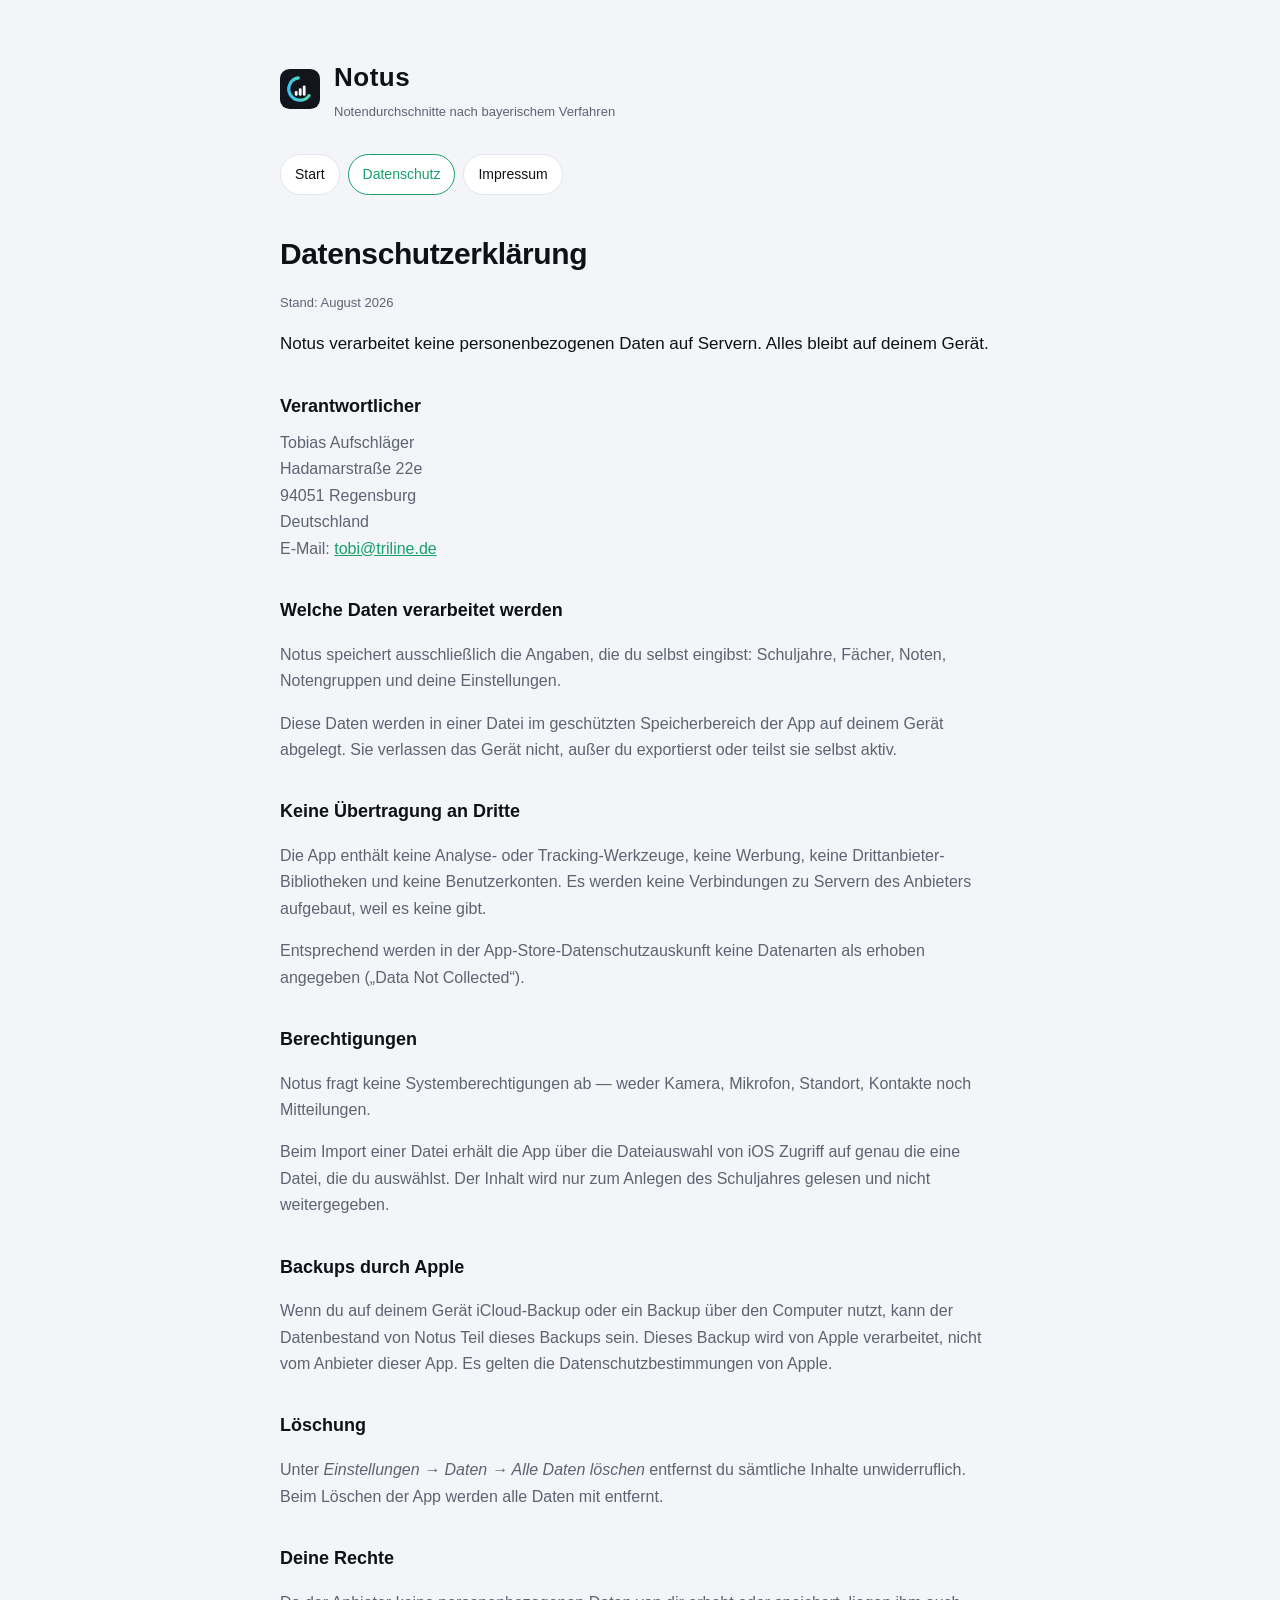
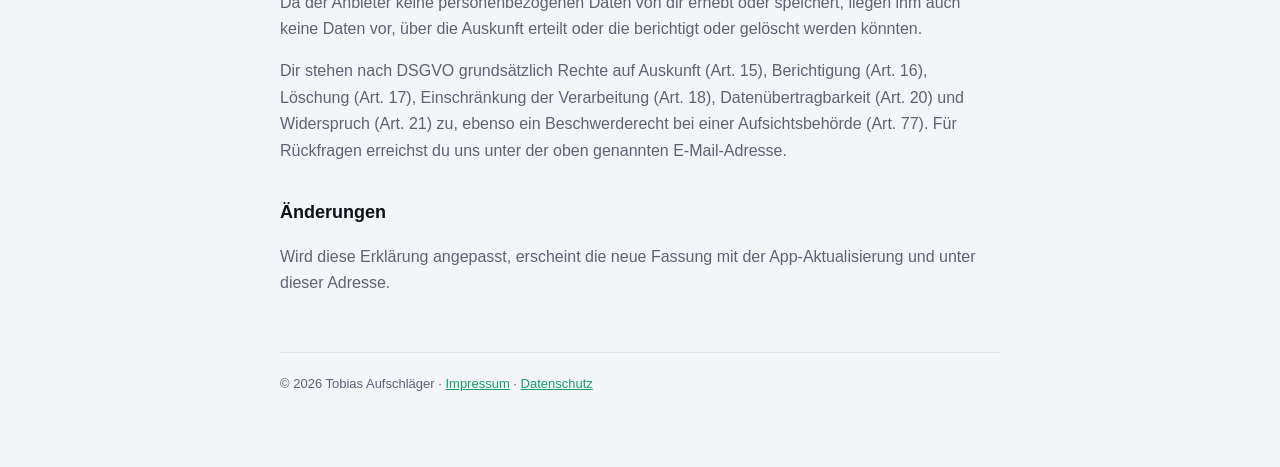
==== datenschutz.html @ c8d73fb7 "Impressum und Datenschutzerklärung für Notus" ====
<!doctype html>
<html lang="de">
<head>
<meta charset="utf-8">
<meta name="viewport" content="width=device-width, initial-scale=1">
<title>Datenschutz · Notus</title>
<link rel="stylesheet" href="style.css">
</head>
<body><div class="wrap">
<header><svg width="40" height="40" viewBox="0 0 100 100" aria-hidden="true"><defs><linearGradient id="g" x1="0" y1="0" x2="1" y2="1"><stop offset="0" stop-color="#5BE49B"/><stop offset="1" stop-color="#38BDF8"/></linearGradient></defs><rect width="100" height="100" rx="24" fill="#12151c"/><path d="M50 22a28 28 0 1 1-19.8 47.8" fill="none" stroke="url(#g)" stroke-width="8" stroke-linecap="round" transform="rotate(126 50 50)"/><g fill="#fff"><rect x="37" y="55" width="7" height="12" rx="3.5"/><rect x="47" y="48" width="7" height="19" rx="3.5"/><rect x="57" y="41" width="7" height="26" rx="3.5"/></g></svg><div><div class="name">Notus</div><div class="sub">Notendurchschnitte nach bayerischem Verfahren</div></div></header>
<nav>
  <a href="index.html">Start</a>
  <a href="datenschutz.html" aria-current="page">Datenschutz</a>
  <a href="impressum.html">Impressum</a>
</nav>
<h1>Datenschutzerklärung</h1>
<p class="date">Stand: August 2026</p>
<p class="lead">Notus verarbeitet keine personenbezogenen Daten auf Servern.
Alles bleibt auf deinem Gerät.</p>

<h2>Verantwortlicher</h2>
<address>
Tobias Aufschläger<br>
Hadamarstraße 22e<br>
94051 Regensburg<br>
Deutschland<br>
E-Mail: <a href="mailto:tobi@triline.de">tobi@triline.de</a>
</address>

<h2>Welche Daten verarbeitet werden</h2>
<p>Notus speichert ausschließlich die Angaben, die du selbst eingibst: Schuljahre, Fächer,
Noten, Notengruppen und deine Einstellungen.</p>
<p>Diese Daten werden in einer Datei im geschützten Speicherbereich der App auf deinem
Gerät abgelegt. Sie verlassen das Gerät nicht, außer du exportierst oder teilst sie selbst
aktiv.</p>

<h2>Keine Übertragung an Dritte</h2>
<p>Die App enthält keine Analyse- oder Tracking-Werkzeuge, keine Werbung, keine
Drittanbieter-Bibliotheken und keine Benutzerkonten. Es werden keine Verbindungen zu
Servern des Anbieters aufgebaut, weil es keine gibt.</p>
<p>Entsprechend werden in der App-Store-Datenschutzauskunft keine Datenarten als erhoben
angegeben („Data Not Collected“).</p>

<h2>Berechtigungen</h2>
<p>Notus fragt keine Systemberechtigungen ab — weder Kamera, Mikrofon, Standort, Kontakte
noch Mitteilungen.</p>
<p>Beim Import einer Datei erhält die App über die Dateiauswahl von iOS Zugriff auf genau
die eine Datei, die du auswählst. Der Inhalt wird nur zum Anlegen des Schuljahres gelesen
und nicht weitergegeben.</p>

<h2>Backups durch Apple</h2>
<p>Wenn du auf deinem Gerät iCloud-Backup oder ein Backup über den Computer nutzt, kann der
Datenbestand von Notus Teil dieses Backups sein. Dieses Backup wird von Apple verarbeitet,
nicht vom Anbieter dieser App. Es gelten die Datenschutzbestimmungen von Apple.</p>

<h2>Löschung</h2>
<p>Unter <em>Einstellungen → Daten → Alle Daten löschen</em> entfernst du sämtliche Inhalte
unwiderruflich. Beim Löschen der App werden alle Daten mit entfernt.</p>

<h2>Deine Rechte</h2>
<p>Da der Anbieter keine personenbezogenen Daten von dir erhebt oder speichert, liegen ihm
auch keine Daten vor, über die Auskunft erteilt oder die berichtigt oder gelöscht werden
könnten.</p>
<p>Dir stehen nach DSGVO grundsätzlich Rechte auf Auskunft (Art.&nbsp;15), Berichtigung
(Art.&nbsp;16), Löschung (Art.&nbsp;17), Einschränkung der Verarbeitung (Art.&nbsp;18),
Datenübertragbarkeit (Art.&nbsp;20) und Widerspruch (Art.&nbsp;21) zu, ebenso ein
Beschwerderecht bei einer Aufsichtsbehörde (Art.&nbsp;77). Für Rückfragen erreichst du uns
unter der oben genannten E-Mail-Adresse.</p>

<h2>Änderungen</h2>
<p>Wird diese Erklärung angepasst, erscheint die neue Fassung mit der App-Aktualisierung
und unter dieser Adresse.</p>
<footer>© 2026 Tobias Aufschläger · <a href="impressum.html">Impressum</a> · <a href="datenschutz.html">Datenschutz</a></footer></div></body></html>
---- style.css ----
:root {
  --bg: #f4f5f8; --surface: #ffffff; --text: #0e1116; --muted: #5c6472;
  --line: #e2e5eb; --accent: #16a06a;
}
@media (prefers-color-scheme: dark) {
  :root { --bg: #0a0b0e; --surface: #15171c; --text: #f7f8fa; --muted: #9aa3b2;
          --line: #25282f; --accent: #5be49b; }
}
* { box-sizing: border-box; }
body {
  margin: 0; padding: 0 20px 72px; background: var(--bg); color: var(--text);
  font: 16px/1.65 -apple-system, BlinkMacSystemFont, "Segoe UI", Roboto, sans-serif;
}
.wrap { max-width: 720px; margin: 0 auto; }
header { padding: 56px 0 32px; display: flex; align-items: center; gap: 14px; }
header svg { flex: none; }
header .name { font-size: 26px; font-weight: 700; letter-spacing: .5px; }
header .sub { color: var(--muted); font-size: 13px; margin-top: 2px; }
nav { display: flex; gap: 8px; flex-wrap: wrap; margin-bottom: 34px; }
nav a {
  color: var(--text); text-decoration: none; font-size: 14px; font-weight: 500;
  padding: 8px 14px; border: 1px solid var(--line); border-radius: 999px;
  background: var(--surface);
}
nav a[aria-current="page"] { border-color: var(--accent); color: var(--accent); }
h1 { font-size: 30px; margin: 0 0 6px; letter-spacing: -.4px; }
h2 { font-size: 18px; margin: 34px 0 8px; }
p, li { color: var(--muted); }
p.lead { font-size: 17px; color: var(--text); }
address { font-style: normal; color: var(--muted); }
a { color: var(--accent); }
.card {
  background: var(--surface); border: 1px solid var(--line); border-radius: 16px;
  padding: 18px 20px; margin: 18px 0;
}
.card p:first-child, .card h2 { margin-top: 0; }
footer { margin-top: 56px; padding-top: 20px; border-top: 1px solid var(--line);
         color: var(--muted); font-size: 13px; }
.date { color: var(--muted); font-size: 13px; }
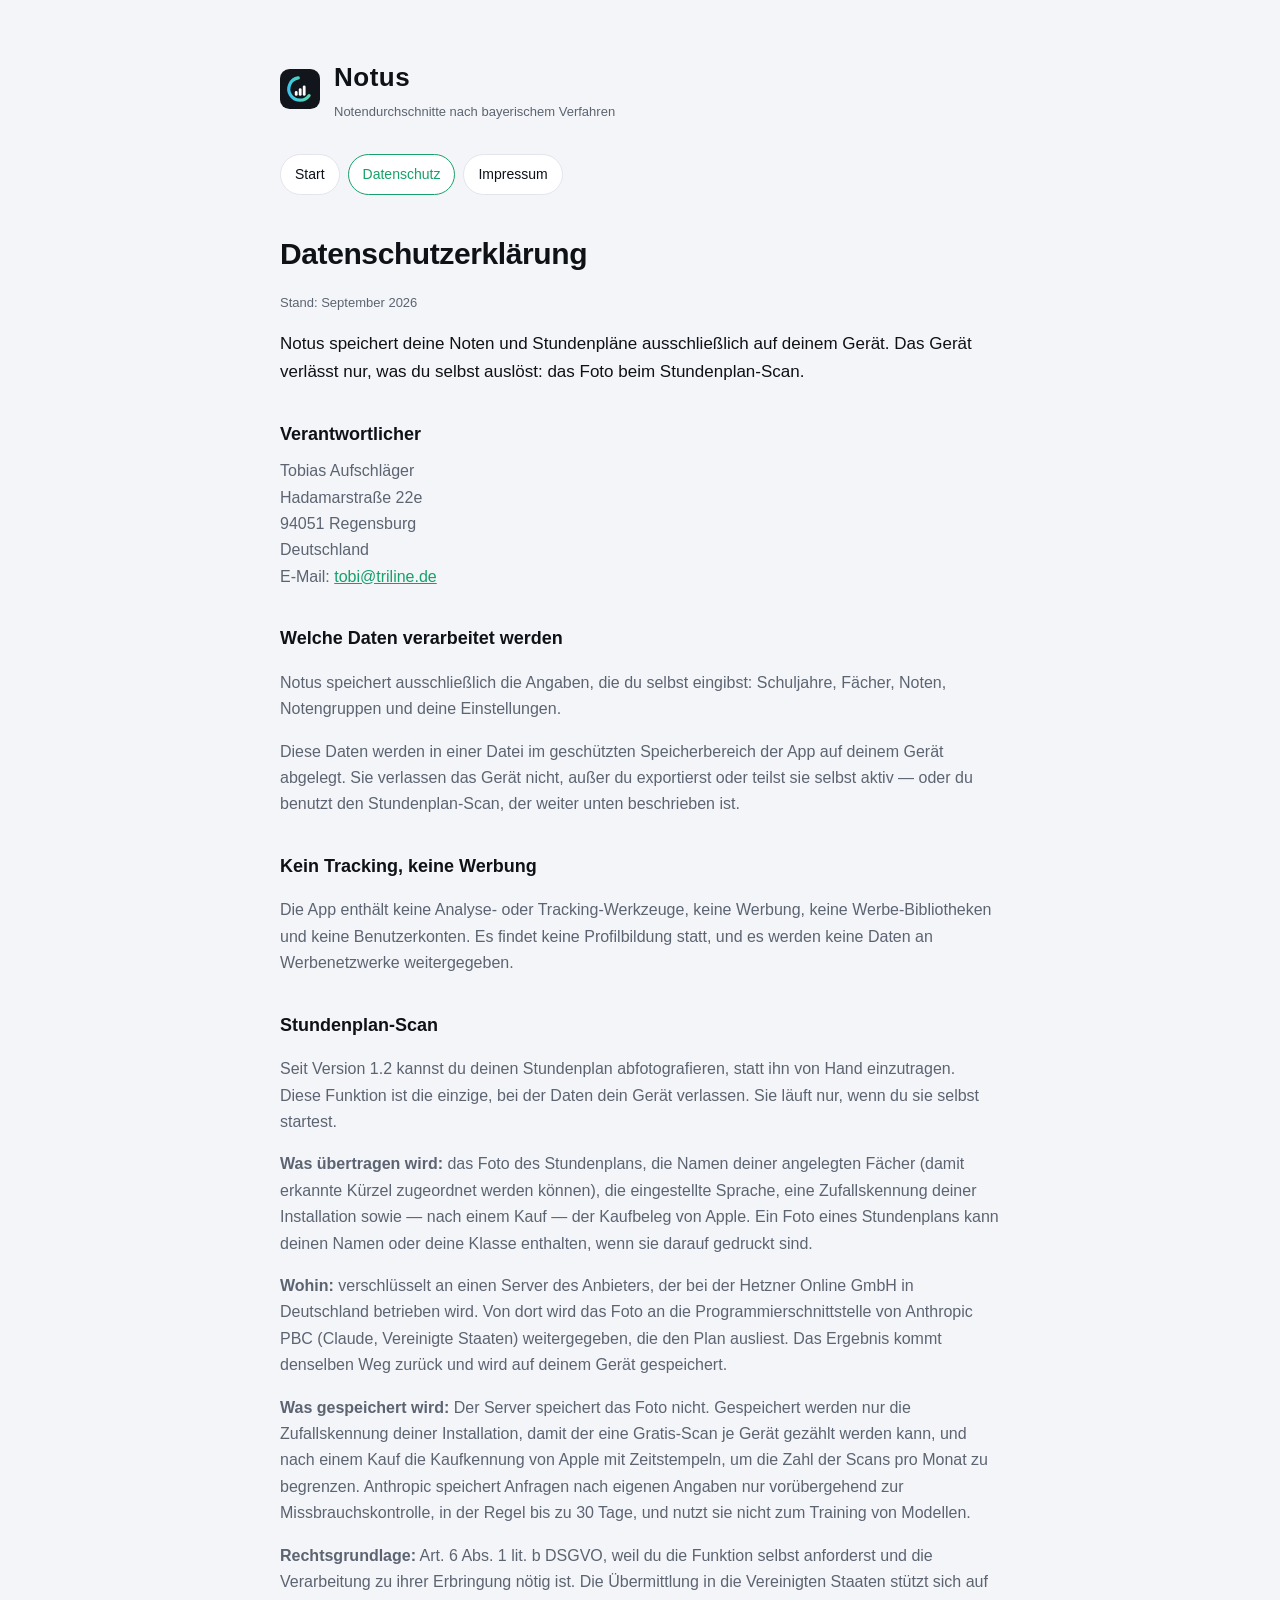
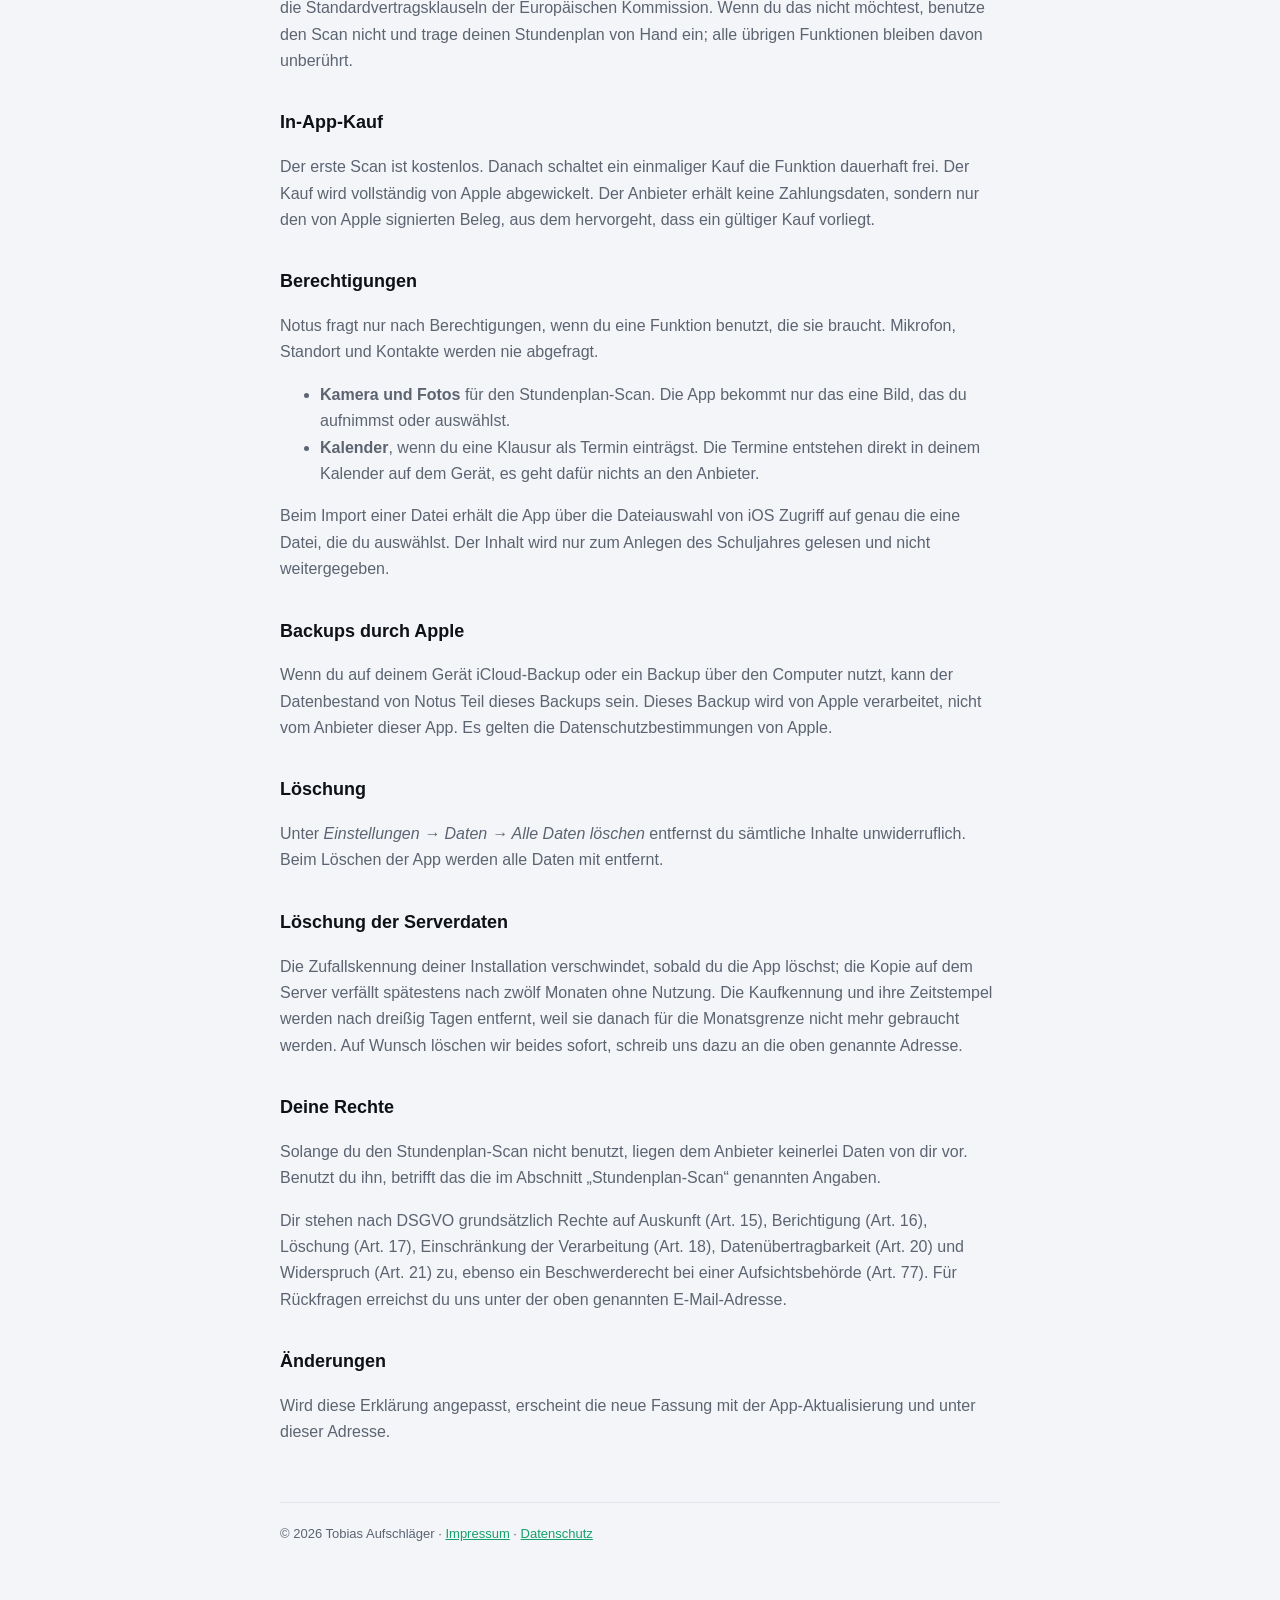
==== commit 575f54c8: "Datenschutzerklärung für Notus 1.2 Die App überträgt seit 1.2 beim Stundenplan-Scan ein Foto an eine" ====
--- a/datenschutz.html
+++ b/datenschutz.html
@@ -14,9 +14,9 @@
   <a href="impressum.html">Impressum</a>
 </nav>
 <h1>Datenschutzerklärung</h1>
-<p class="date">Stand: August 2026</p>
-<p class="lead">Notus verarbeitet keine personenbezogenen Daten auf Servern.
-Alles bleibt auf deinem Gerät.</p>
+<p class="date">Stand: September 2026</p>
+<p class="lead">Notus speichert deine Noten und Stundenpläne ausschließlich auf deinem Gerät.
+Das Gerät verlässt nur, was du selbst auslöst: das Foto beim Stundenplan-Scan.</p>
 
 <h2>Verantwortlicher</h2>
 <address>
@@ -32,18 +32,53 @@
 Noten, Notengruppen und deine Einstellungen.</p>
 <p>Diese Daten werden in einer Datei im geschützten Speicherbereich der App auf deinem
 Gerät abgelegt. Sie verlassen das Gerät nicht, außer du exportierst oder teilst sie selbst
-aktiv.</p>
+aktiv &mdash; oder du benutzt den Stundenplan-Scan, der weiter unten beschrieben ist.</p>
 
-<h2>Keine Übertragung an Dritte</h2>
+<h2>Kein Tracking, keine Werbung</h2>
 <p>Die App enthält keine Analyse- oder Tracking-Werkzeuge, keine Werbung, keine
-Drittanbieter-Bibliotheken und keine Benutzerkonten. Es werden keine Verbindungen zu
-Servern des Anbieters aufgebaut, weil es keine gibt.</p>
-<p>Entsprechend werden in der App-Store-Datenschutzauskunft keine Datenarten als erhoben
-angegeben („Data Not Collected“).</p>
+Werbe-Bibliotheken und keine Benutzerkonten. Es findet keine Profilbildung statt, und es
+werden keine Daten an Werbenetzwerke weitergegeben.</p>
+
+<h2>Stundenplan-Scan</h2>
+<p>Seit Version&nbsp;1.2 kannst du deinen Stundenplan abfotografieren, statt ihn von Hand
+einzutragen. Diese Funktion ist die einzige, bei der Daten dein Gerät verlassen. Sie läuft
+nur, wenn du sie selbst startest.</p>
+<p><strong>Was übertragen wird:</strong> das Foto des Stundenplans, die Namen deiner
+angelegten Fächer (damit erkannte Kürzel zugeordnet werden können), die eingestellte
+Sprache, eine Zufallskennung deiner Installation sowie &mdash; nach einem Kauf &mdash; der
+Kaufbeleg von Apple. Ein Foto eines Stundenplans kann deinen Namen oder deine Klasse
+enthalten, wenn sie darauf gedruckt sind.</p>
+<p><strong>Wohin:</strong> verschlüsselt an einen Server des Anbieters, der bei der Hetzner
+Online GmbH in Deutschland betrieben wird. Von dort wird das Foto an die Programmier&shy;schnittstelle
+von Anthropic PBC (Claude, Vereinigte Staaten) weitergegeben, die den Plan ausliest. Das
+Ergebnis kommt denselben Weg zurück und wird auf deinem Gerät gespeichert.</p>
+<p><strong>Was gespeichert wird:</strong> Der Server speichert das Foto nicht. Gespeichert
+werden nur die Zufallskennung deiner Installation, damit der eine Gratis-Scan je Gerät
+gezählt werden kann, und nach einem Kauf die Kaufkennung von Apple mit Zeitstempeln, um die
+Zahl der Scans pro Monat zu begrenzen. Anthropic speichert Anfragen nach eigenen Angaben nur
+vorübergehend zur Missbrauchskontrolle, in der Regel bis zu 30&nbsp;Tage, und nutzt sie
+nicht zum Training von Modellen.</p>
+<p><strong>Rechtsgrundlage:</strong> Art.&nbsp;6 Abs.&nbsp;1 lit.&nbsp;b DSGVO, weil du die
+Funktion selbst anforderst und die Verarbeitung zu ihrer Erbringung nötig ist. Die
+Übermittlung in die Vereinigten Staaten stützt sich auf die Standardvertragsklauseln der
+Europäischen Kommission. Wenn du das nicht möchtest, benutze den Scan nicht und trage
+deinen Stundenplan von Hand ein; alle übrigen Funktionen bleiben davon unberührt.</p>
+
+<h2>In-App-Kauf</h2>
+<p>Der erste Scan ist kostenlos. Danach schaltet ein einmaliger Kauf die Funktion dauerhaft
+frei. Der Kauf wird vollständig von Apple abgewickelt. Der Anbieter erhält keine
+Zahlungsdaten, sondern nur den von Apple signierten Beleg, aus dem hervorgeht, dass ein
+gültiger Kauf vorliegt.</p>
 
 <h2>Berechtigungen</h2>
-<p>Notus fragt keine Systemberechtigungen ab — weder Kamera, Mikrofon, Standort, Kontakte
-noch Mitteilungen.</p>
+<p>Notus fragt nur nach Berechtigungen, wenn du eine Funktion benutzt, die sie braucht.
+Mikrofon, Standort und Kontakte werden nie abgefragt.</p>
+<ul>
+<li><strong>Kamera und Fotos</strong> für den Stundenplan-Scan. Die App bekommt nur das
+eine Bild, das du aufnimmst oder auswählst.</li>
+<li><strong>Kalender</strong>, wenn du eine Klausur als Termin einträgst. Die Termine
+entstehen direkt in deinem Kalender auf dem Gerät, es geht dafür nichts an den Anbieter.</li>
+</ul>
 <p>Beim Import einer Datei erhält die App über die Dateiauswahl von iOS Zugriff auf genau
 die eine Datei, die du auswählst. Der Inhalt wird nur zum Anlegen des Schuljahres gelesen
 und nicht weitergegeben.</p>
@@ -57,10 +92,17 @@
 <p>Unter <em>Einstellungen → Daten → Alle Daten löschen</em> entfernst du sämtliche Inhalte
 unwiderruflich. Beim Löschen der App werden alle Daten mit entfernt.</p>
 
+<h2>Löschung der Serverdaten</h2>
+<p>Die Zufallskennung deiner Installation verschwindet, sobald du die App löschst; die
+Kopie auf dem Server verfällt spätestens nach zwölf Monaten ohne Nutzung. Die Kaufkennung
+und ihre Zeitstempel werden nach dreißig Tagen entfernt, weil sie danach für die
+Monatsgrenze nicht mehr gebraucht werden. Auf Wunsch löschen wir beides sofort, schreib
+uns dazu an die oben genannte Adresse.</p>
+
 <h2>Deine Rechte</h2>
-<p>Da der Anbieter keine personenbezogenen Daten von dir erhebt oder speichert, liegen ihm
-auch keine Daten vor, über die Auskunft erteilt oder die berichtigt oder gelöscht werden
-könnten.</p>
+<p>Solange du den Stundenplan-Scan nicht benutzt, liegen dem Anbieter keinerlei Daten von
+dir vor. Benutzt du ihn, betrifft das die im Abschnitt „Stundenplan-Scan“ genannten
+Angaben.</p>
 <p>Dir stehen nach DSGVO grundsätzlich Rechte auf Auskunft (Art.&nbsp;15), Berichtigung
 (Art.&nbsp;16), Löschung (Art.&nbsp;17), Einschränkung der Verarbeitung (Art.&nbsp;18),
 Datenübertragbarkeit (Art.&nbsp;20) und Widerspruch (Art.&nbsp;21) zu, ebenso ein
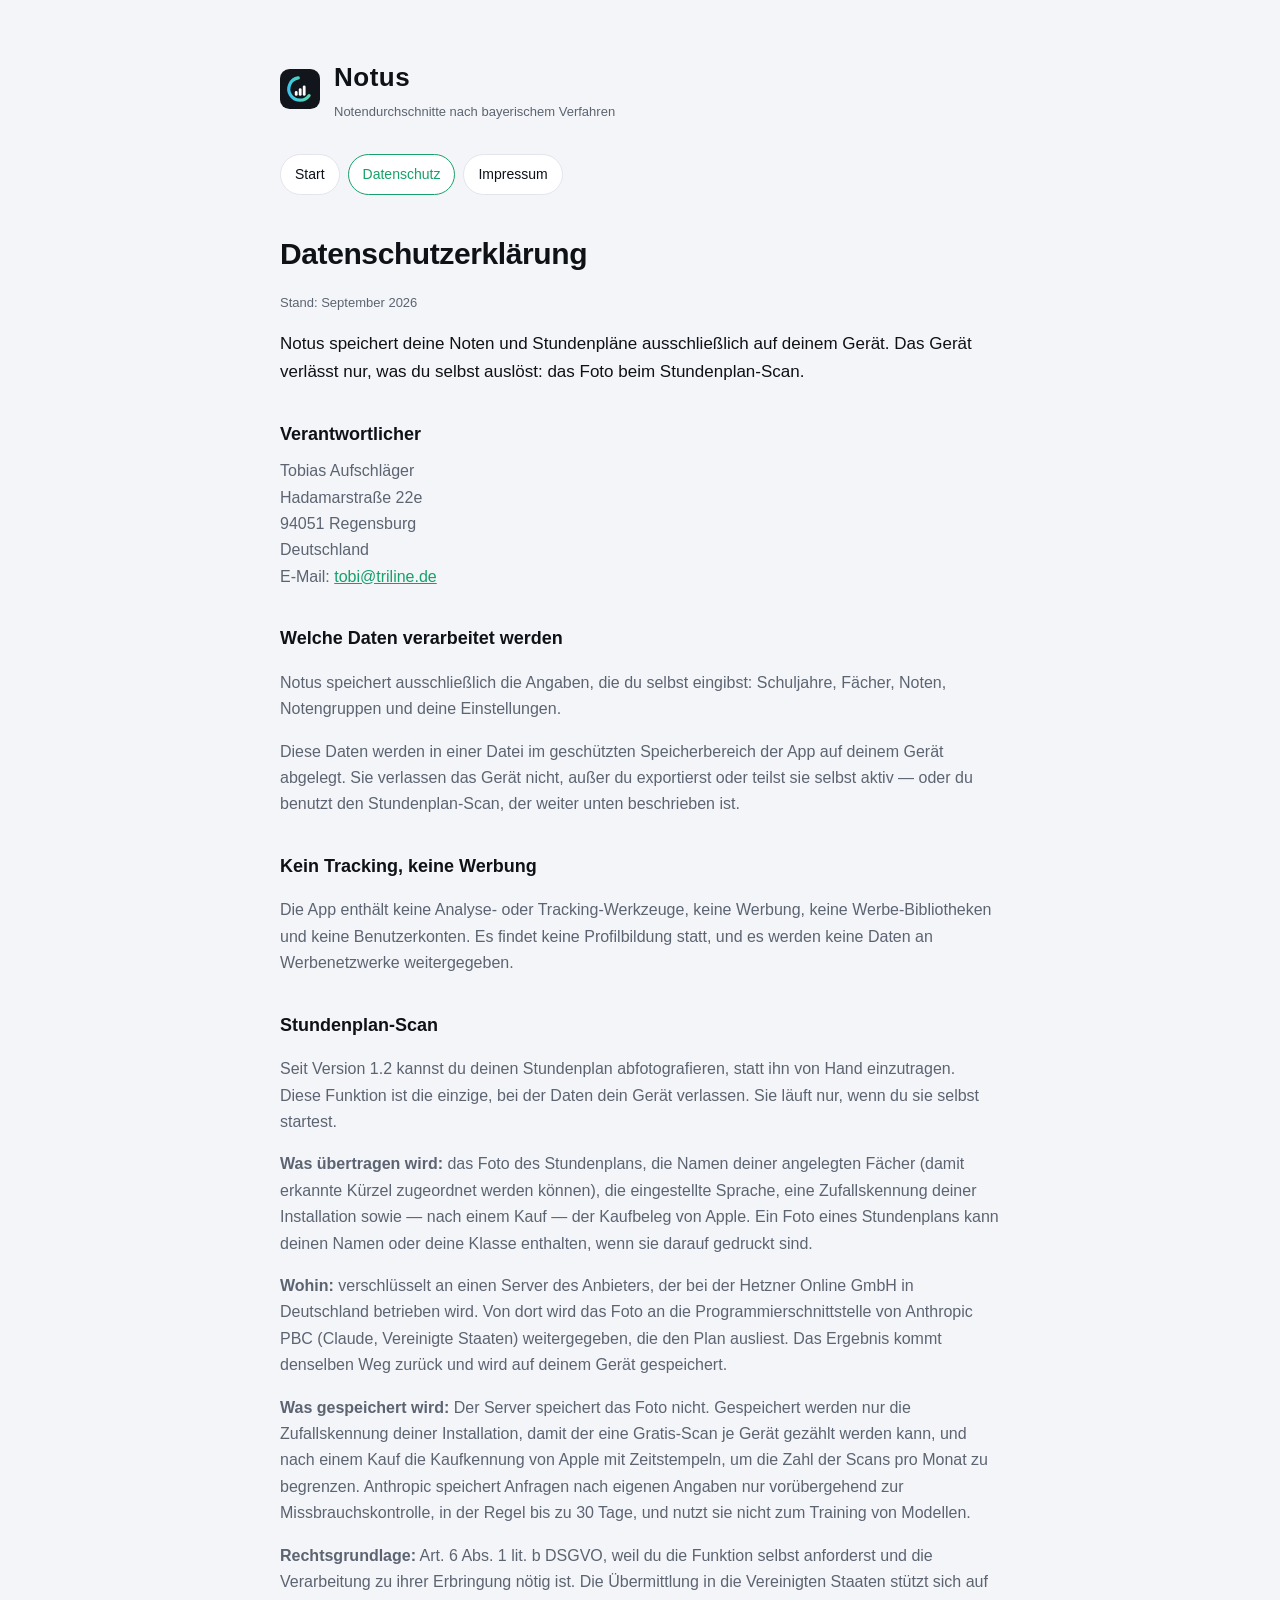
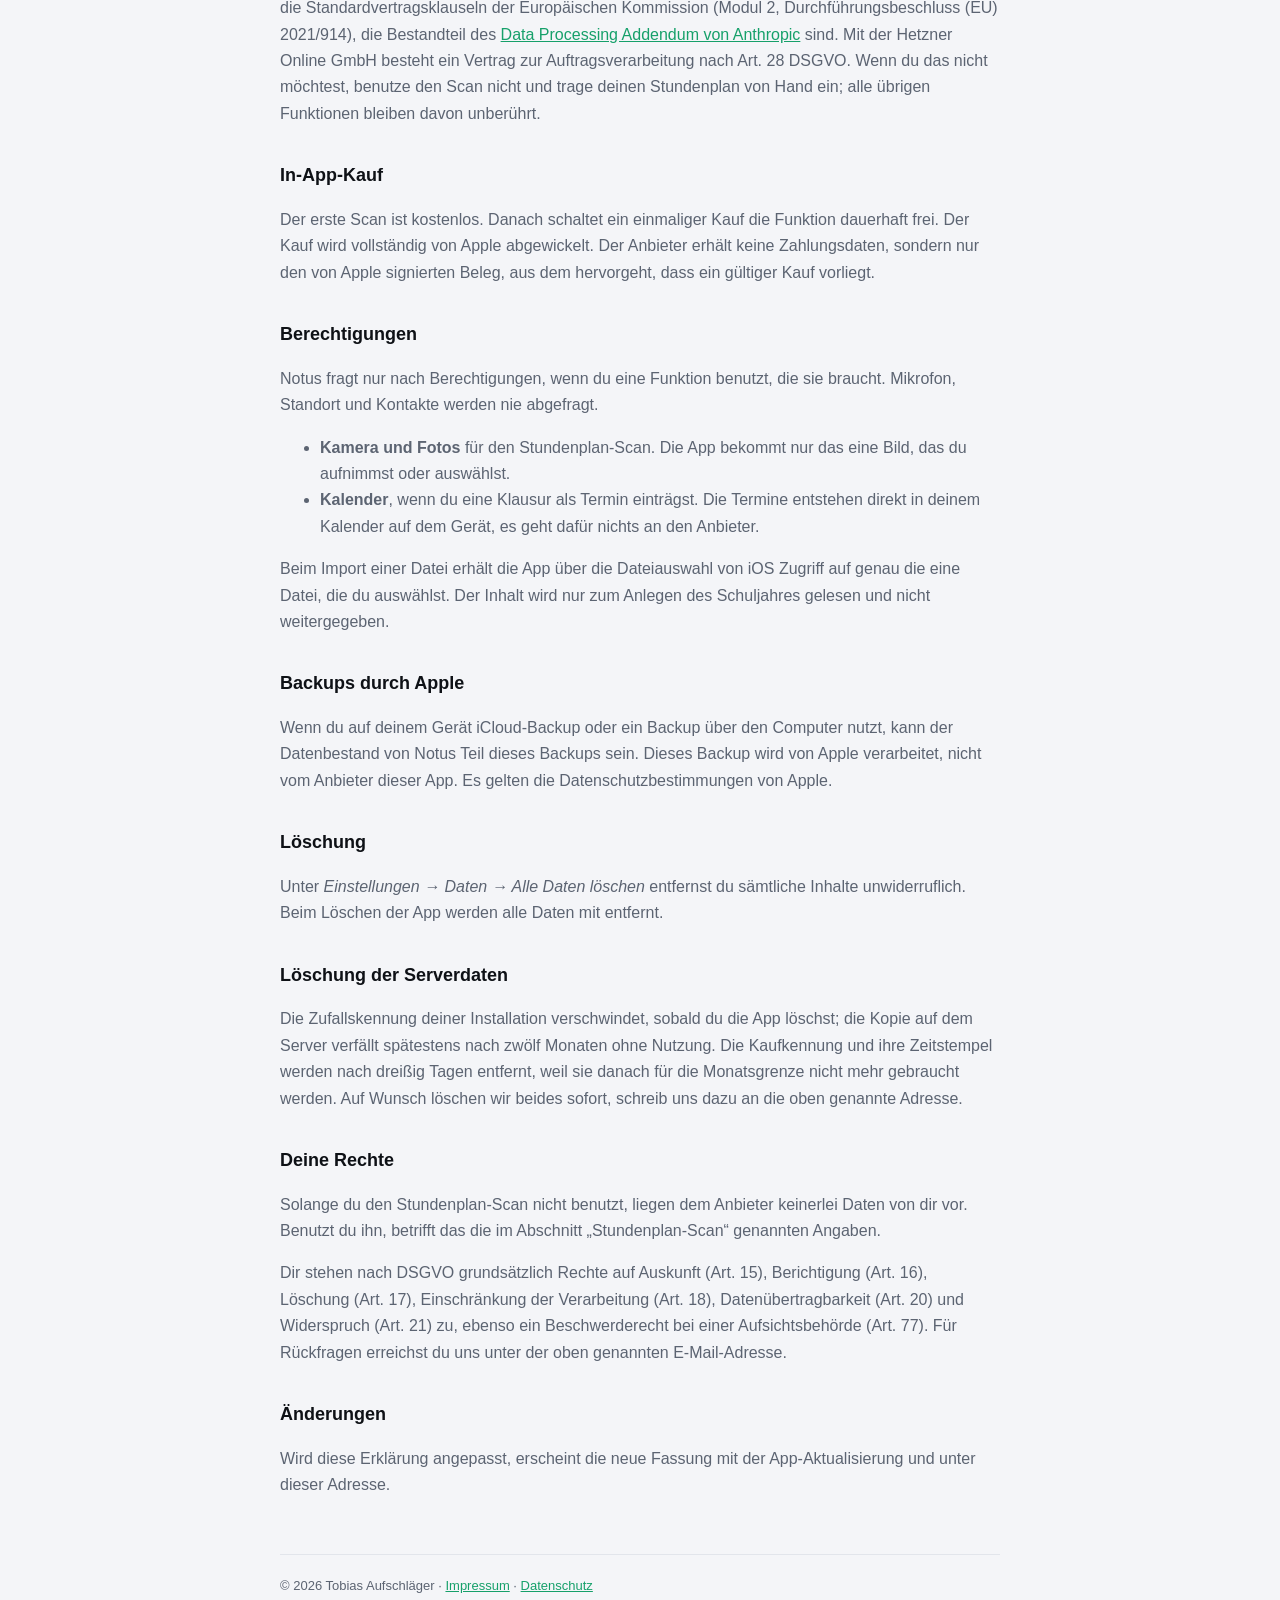
==== commit 457f5bbc: "Datenschutz: Rechtsgrundlage der USA-Übermittlung belegen Die Standardvertragsklauseln sind Teil des" ====
--- a/datenschutz.html
+++ b/datenschutz.html
@@ -61,7 +61,10 @@
 <p><strong>Rechtsgrundlage:</strong> Art.&nbsp;6 Abs.&nbsp;1 lit.&nbsp;b DSGVO, weil du die
 Funktion selbst anforderst und die Verarbeitung zu ihrer Erbringung nötig ist. Die
 Übermittlung in die Vereinigten Staaten stützt sich auf die Standardvertragsklauseln der
-Europäischen Kommission. Wenn du das nicht möchtest, benutze den Scan nicht und trage
+Europäischen Kommission (Modul&nbsp;2, Durchführungsbeschluss (EU) 2021/914), die Bestandteil des
+<a href="https://www.anthropic.com/legal/data-processing-addendum">Data Processing Addendum von
+Anthropic</a> sind. Mit der Hetzner Online GmbH besteht ein Vertrag zur Auftragsverarbeitung nach
+Art.&nbsp;28 DSGVO. Wenn du das nicht möchtest, benutze den Scan nicht und trage
 deinen Stundenplan von Hand ein; alle übrigen Funktionen bleiben davon unberührt.</p>
 
 <h2>In-App-Kauf</h2>
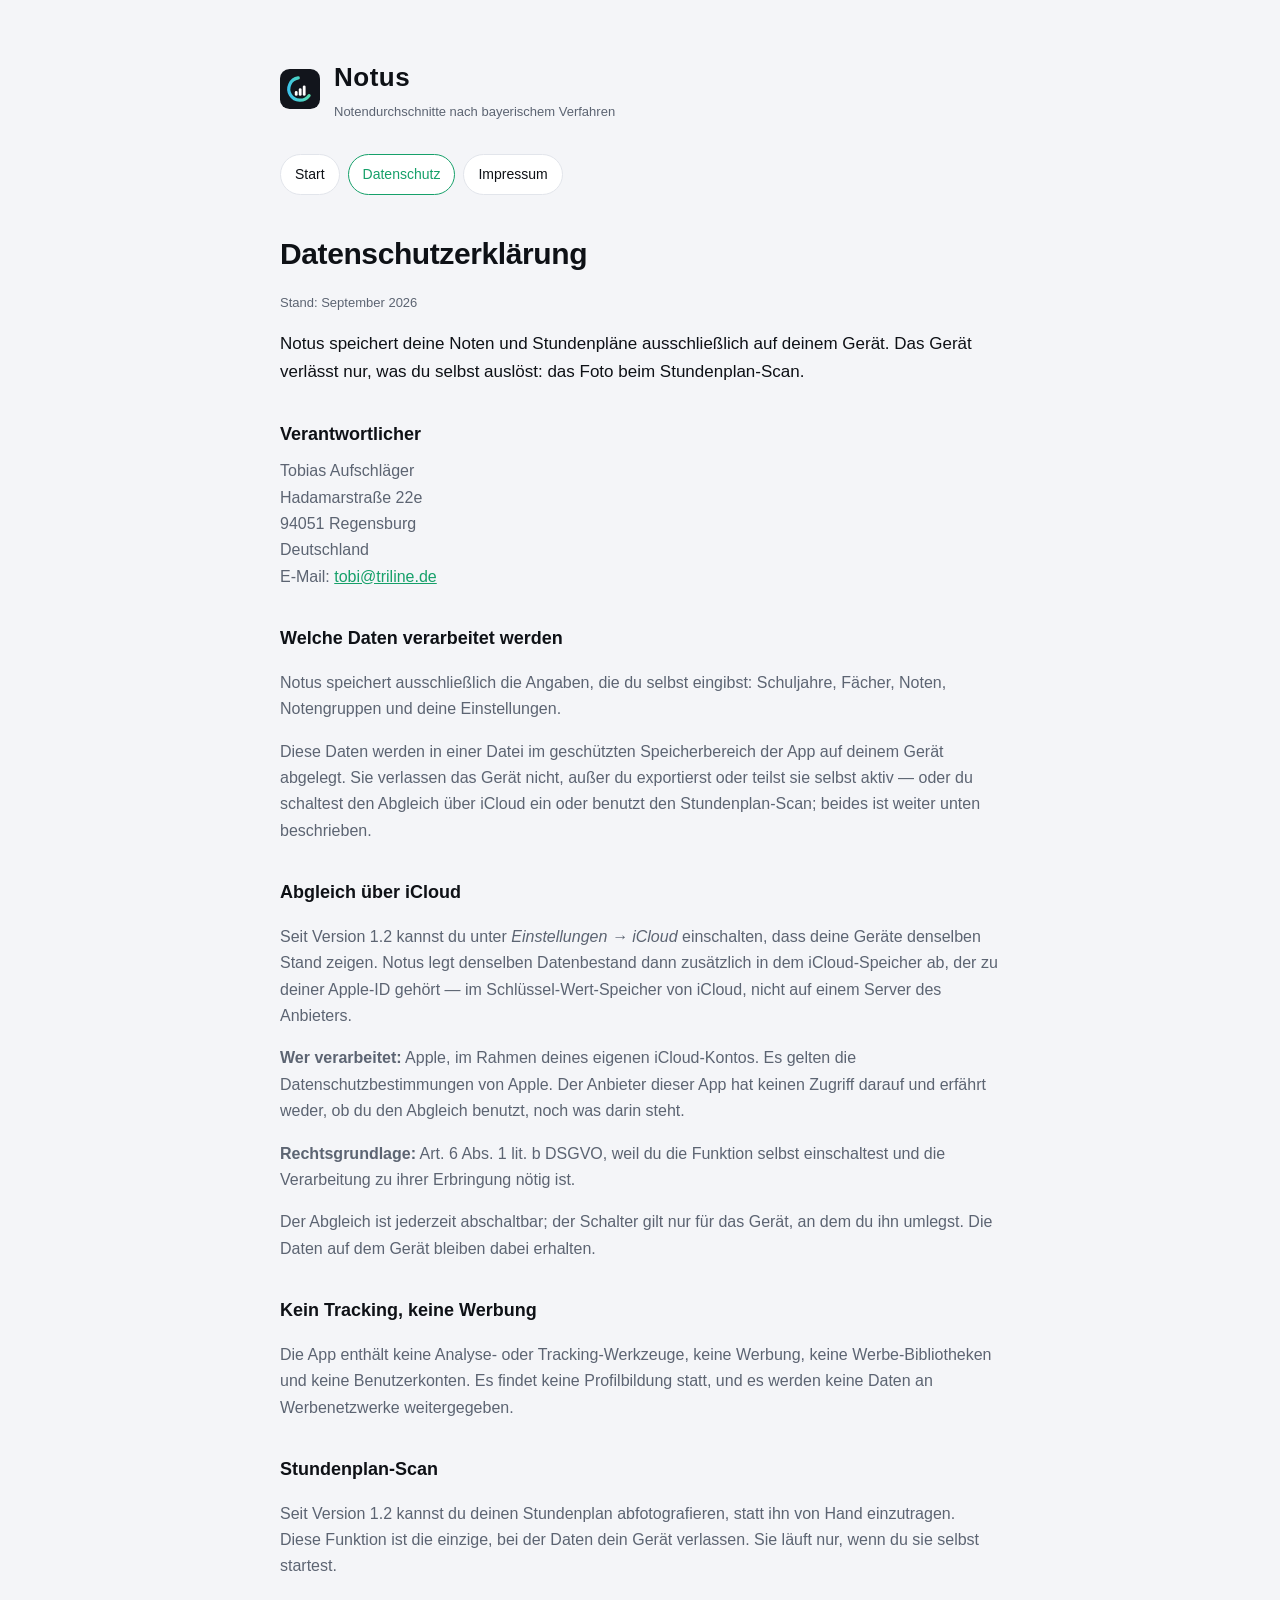
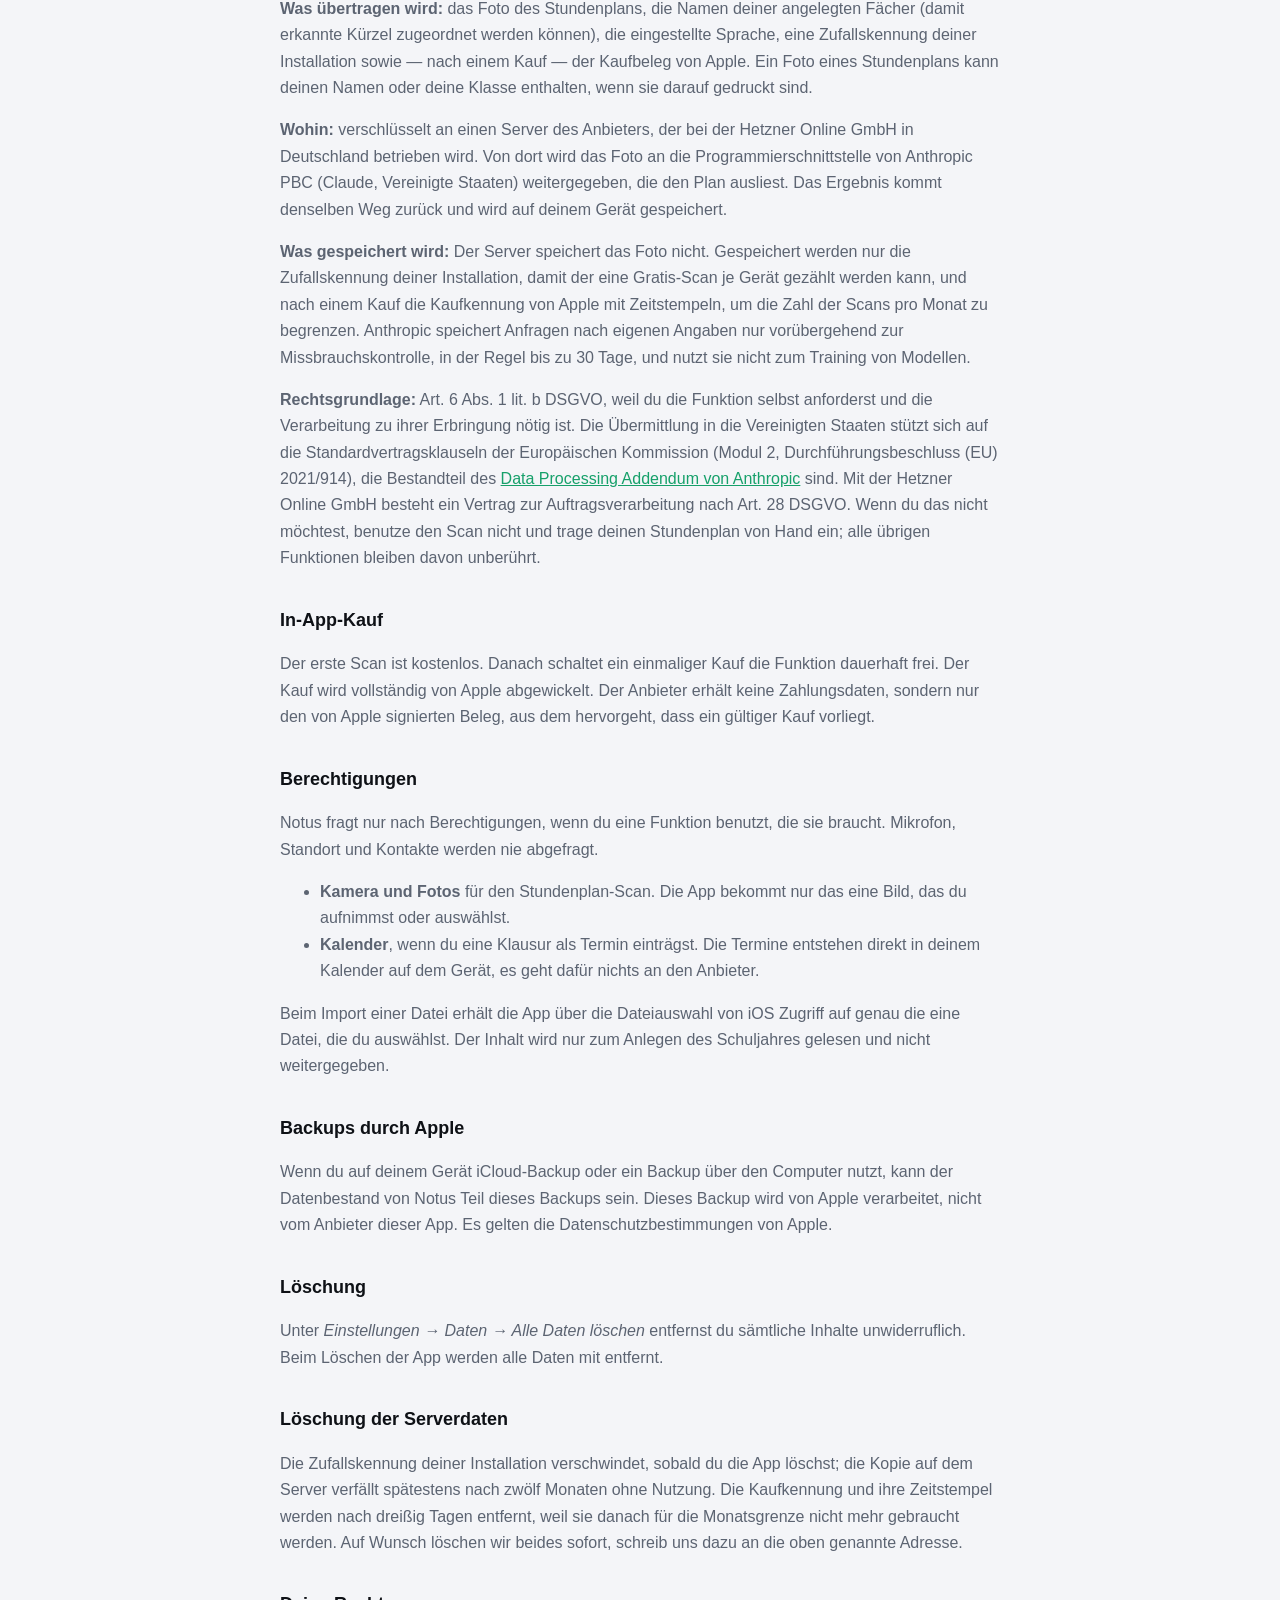
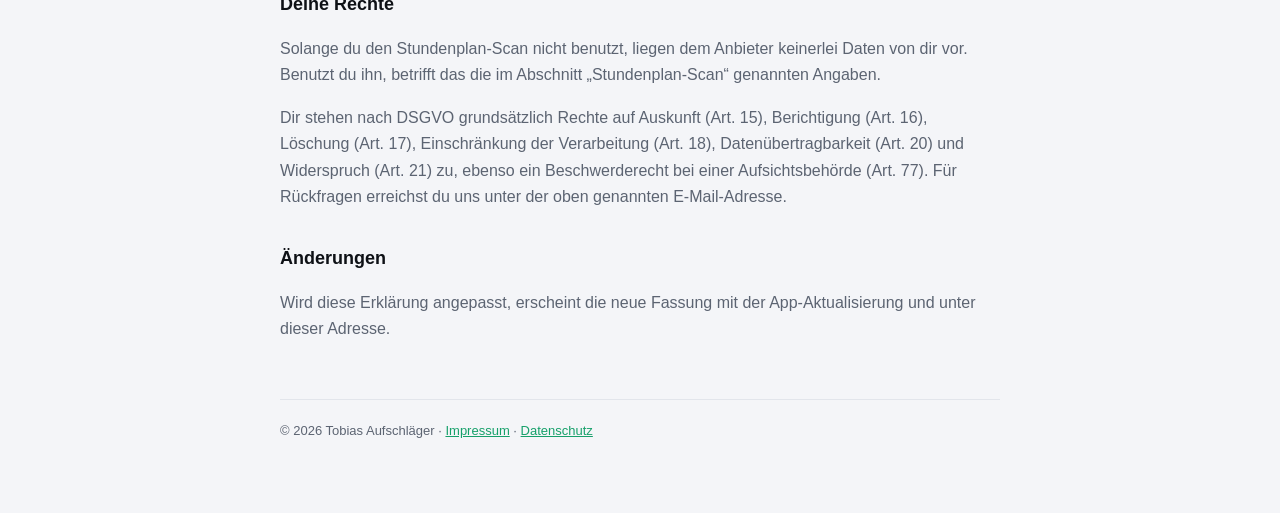
==== commit 02676a6d: "Datenschutz: Abschnitt zum Abgleich über iCloud" ====
--- a/datenschutz.html
+++ b/datenschutz.html
@@ -32,7 +32,21 @@
 Noten, Notengruppen und deine Einstellungen.</p>
 <p>Diese Daten werden in einer Datei im geschützten Speicherbereich der App auf deinem
 Gerät abgelegt. Sie verlassen das Gerät nicht, außer du exportierst oder teilst sie selbst
-aktiv &mdash; oder du benutzt den Stundenplan-Scan, der weiter unten beschrieben ist.</p>
+aktiv &mdash; oder du schaltest den Abgleich über iCloud ein oder benutzt den
+Stundenplan-Scan; beides ist weiter unten beschrieben.</p>
+
+<h2>Abgleich über iCloud</h2>
+<p>Seit Version&nbsp;1.2 kannst du unter <em>Einstellungen &rarr; iCloud</em> einschalten, dass
+deine Geräte denselben Stand zeigen. Notus legt denselben Datenbestand dann zusätzlich in dem
+iCloud-Speicher ab, der zu deiner Apple-ID gehört &mdash; im Schlüssel-Wert-Speicher von iCloud,
+nicht auf einem Server des Anbieters.</p>
+<p><strong>Wer verarbeitet:</strong> Apple, im Rahmen deines eigenen iCloud-Kontos. Es gelten
+die Datenschutzbestimmungen von Apple. Der Anbieter dieser App hat keinen Zugriff darauf und
+erfährt weder, ob du den Abgleich benutzt, noch was darin steht.</p>
+<p><strong>Rechtsgrundlage:</strong> Art.&nbsp;6 Abs.&nbsp;1 lit.&nbsp;b DSGVO, weil du die
+Funktion selbst einschaltest und die Verarbeitung zu ihrer Erbringung nötig ist.</p>
+<p>Der Abgleich ist jederzeit abschaltbar; der Schalter gilt nur für das Gerät, an dem du ihn
+umlegst. Die Daten auf dem Gerät bleiben dabei erhalten.</p>
 
 <h2>Kein Tracking, keine Werbung</h2>
 <p>Die App enthält keine Analyse- oder Tracking-Werkzeuge, keine Werbung, keine
